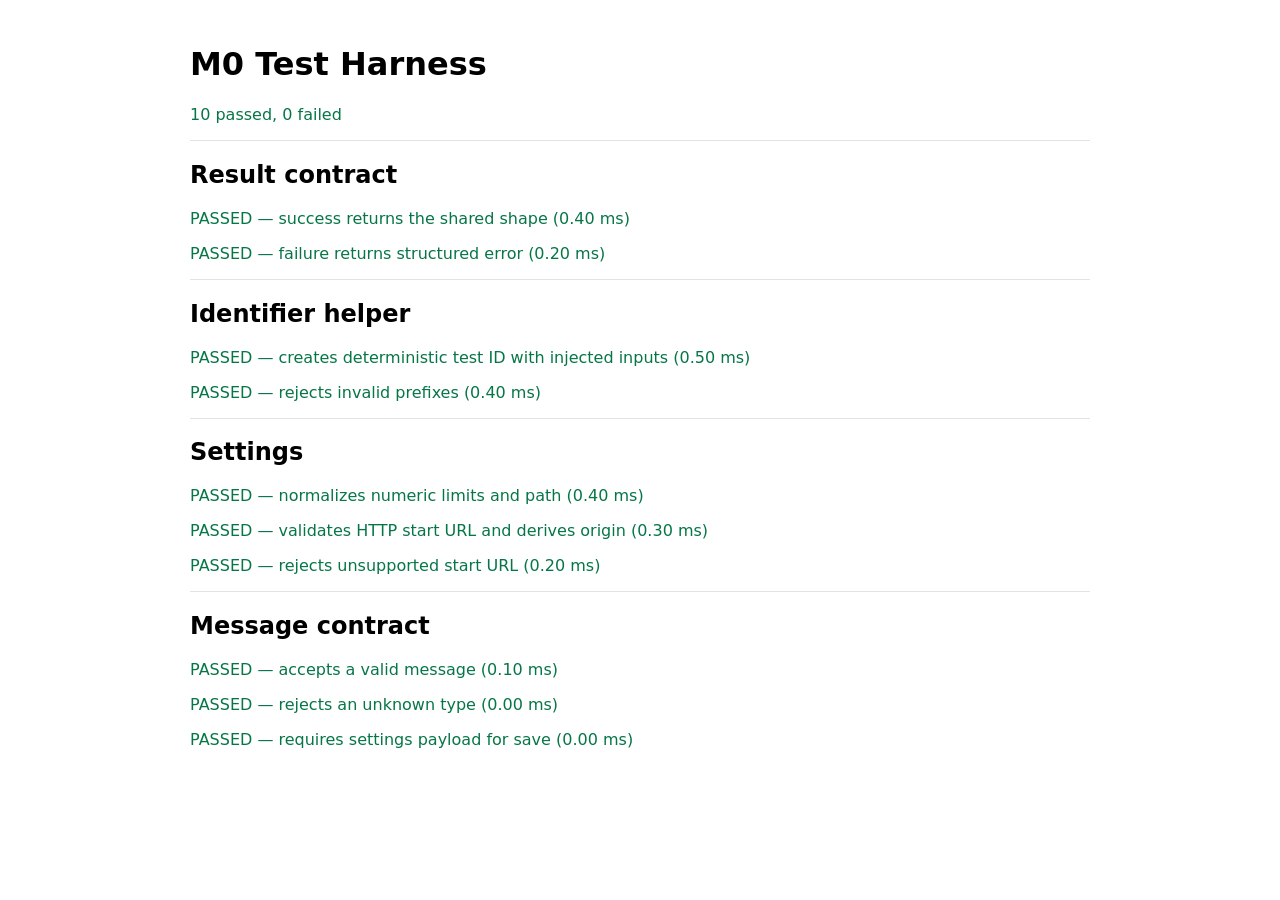
==== tests/index.html @ f9713abc "feat: complete M0 source foundation" ====
<!doctype html>
<html lang="en">
<head>
  <meta charset="utf-8">
  <meta name="viewport" content="width=device-width, initial-scale=1">
  <title>Site Text Archiver Tests</title>
  <style>
    body { font-family: system-ui, sans-serif; max-width: 900px; margin: 0 auto; padding: 24px; }
    section { border-top: 1px solid #aaa5; }
    .passed { color: #067647; }
    .failed { color: #b42318; }
  </style>
</head>
<body>
  <h1>M0 Test Harness</h1>
  <p id="summary">Waiting…</p>
  <div id="results"></div>
  <script type="module" src="unit/index.test.js"></script>
</body>
</html>
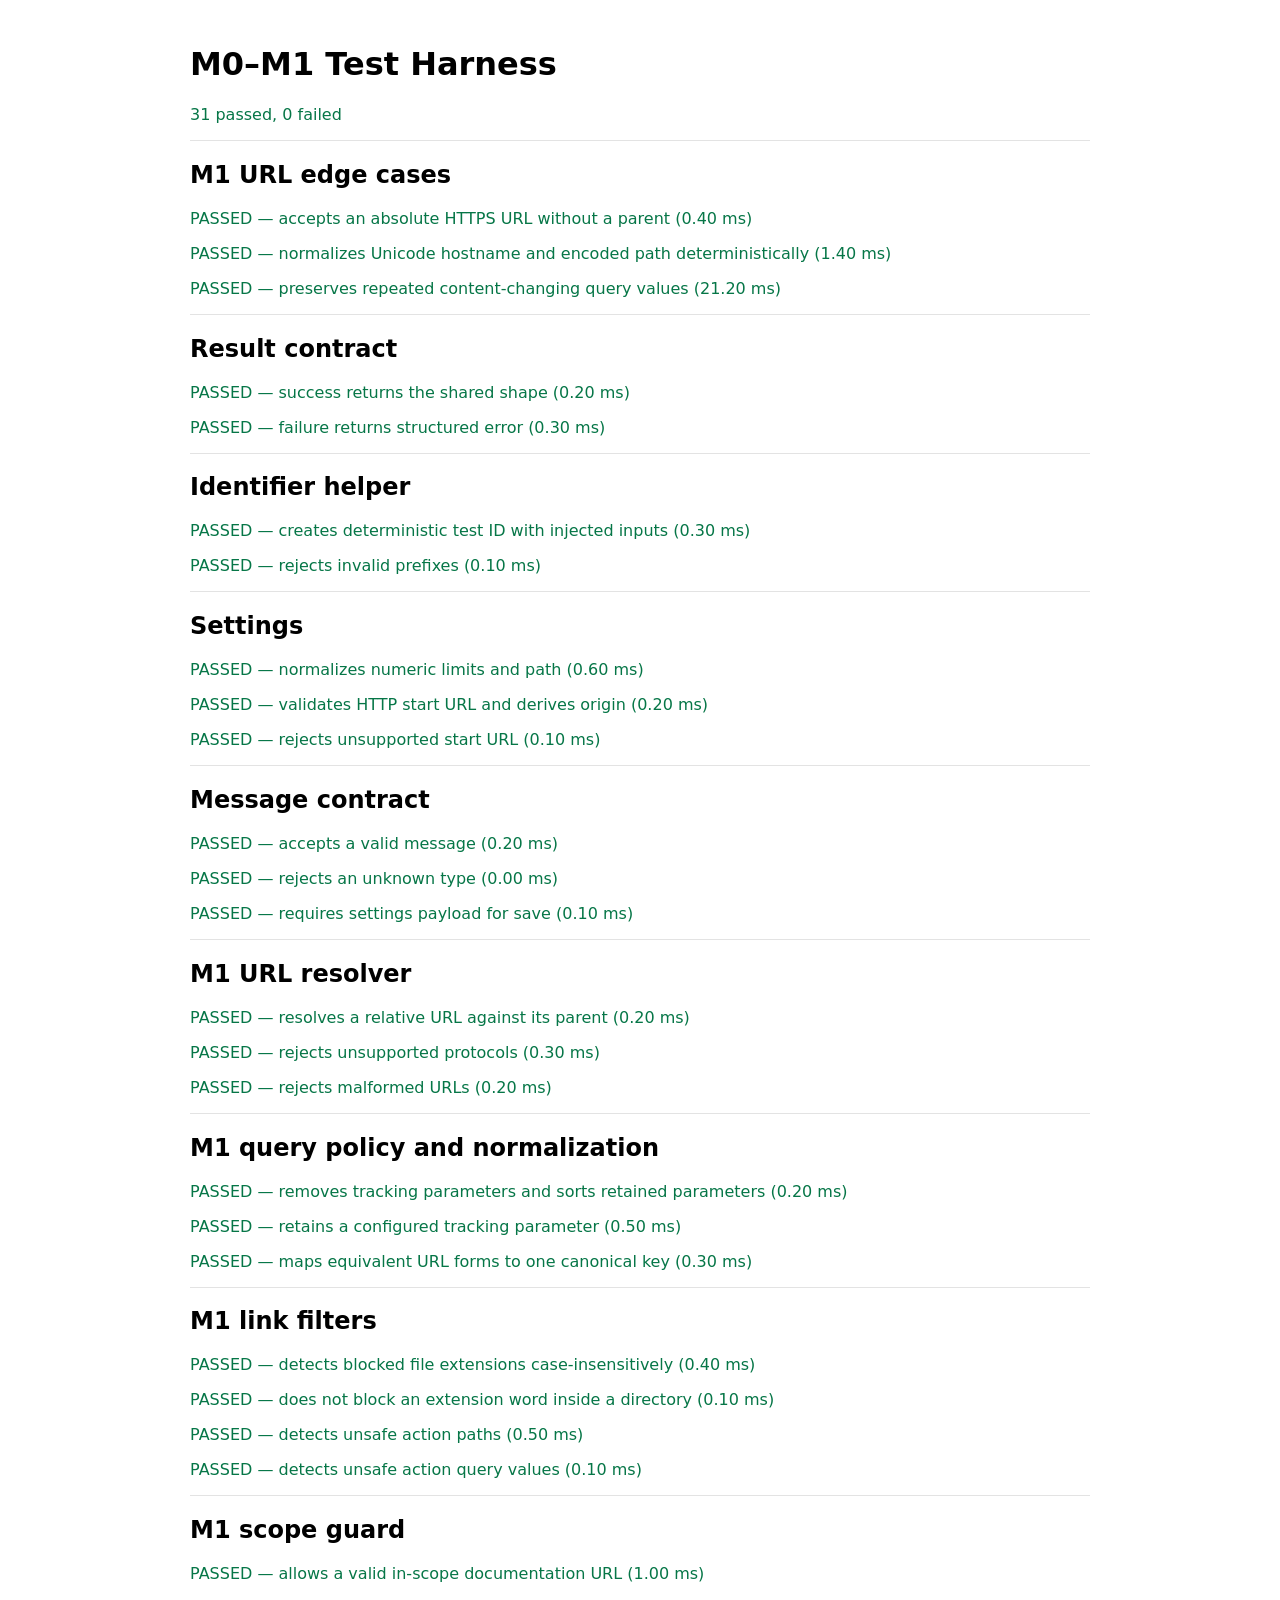
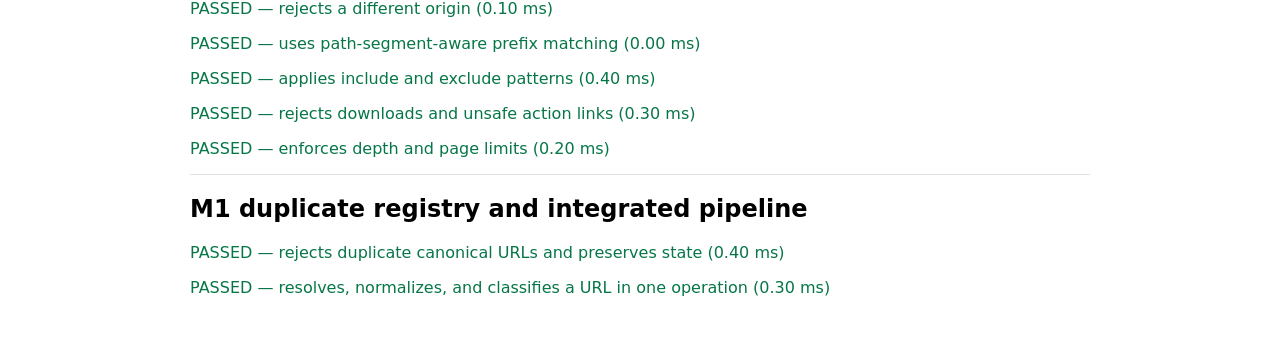
==== commit 7fb04634: "test(m1): load complete URL intelligence test suite" ====
--- a/tests/index.html
+++ b/tests/index.html
@@ -12,9 +12,10 @@
   </style>
 </head>
 <body>
-  <h1>M0 Test Harness</h1>
+  <h1>M0–M1 Test Harness</h1>
   <p id="summary">Waiting…</p>
   <div id="results"></div>
+  <script type="module" src="unit/m1-edge.test.js"></script>
   <script type="module" src="unit/index.test.js"></script>
 </body>
 </html>
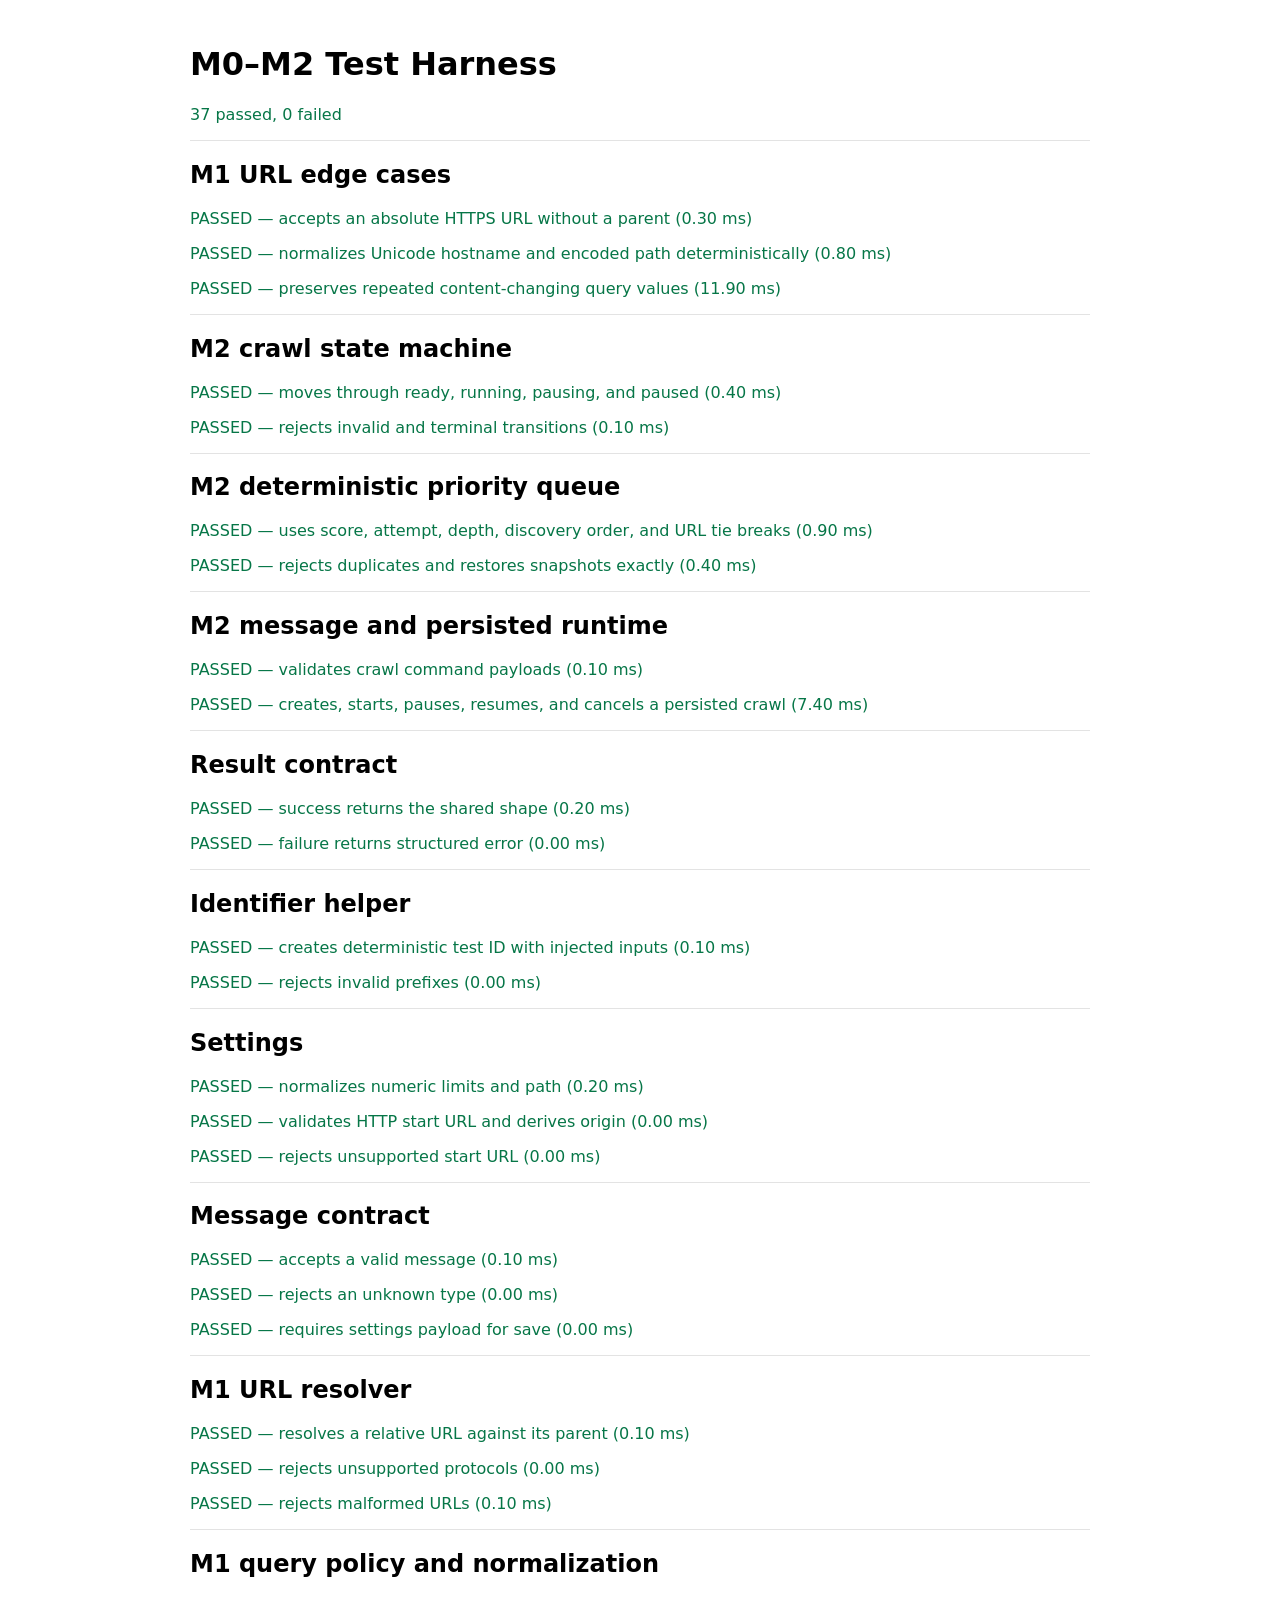
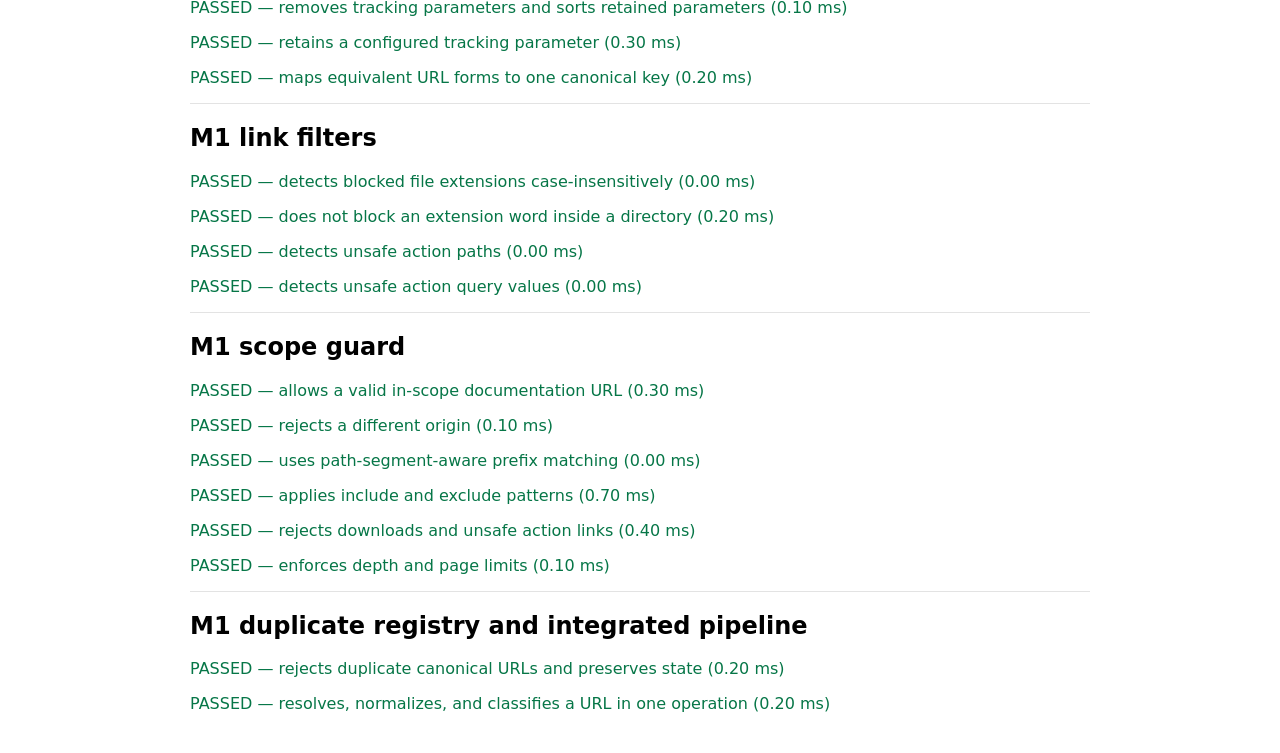
==== commit d5c1ed6f: "test: include M2 browser test suite" ====
--- a/tests/index.html
+++ b/tests/index.html
@@ -12,10 +12,11 @@
   </style>
 </head>
 <body>
-  <h1>M0–M1 Test Harness</h1>
+  <h1>M0–M2 Test Harness</h1>
   <p id="summary">Waiting…</p>
   <div id="results"></div>
   <script type="module" src="unit/m1-edge.test.js"></script>
+  <script type="module" src="unit/m2.test.js"></script>
   <script type="module" src="unit/index.test.js"></script>
 </body>
 </html>
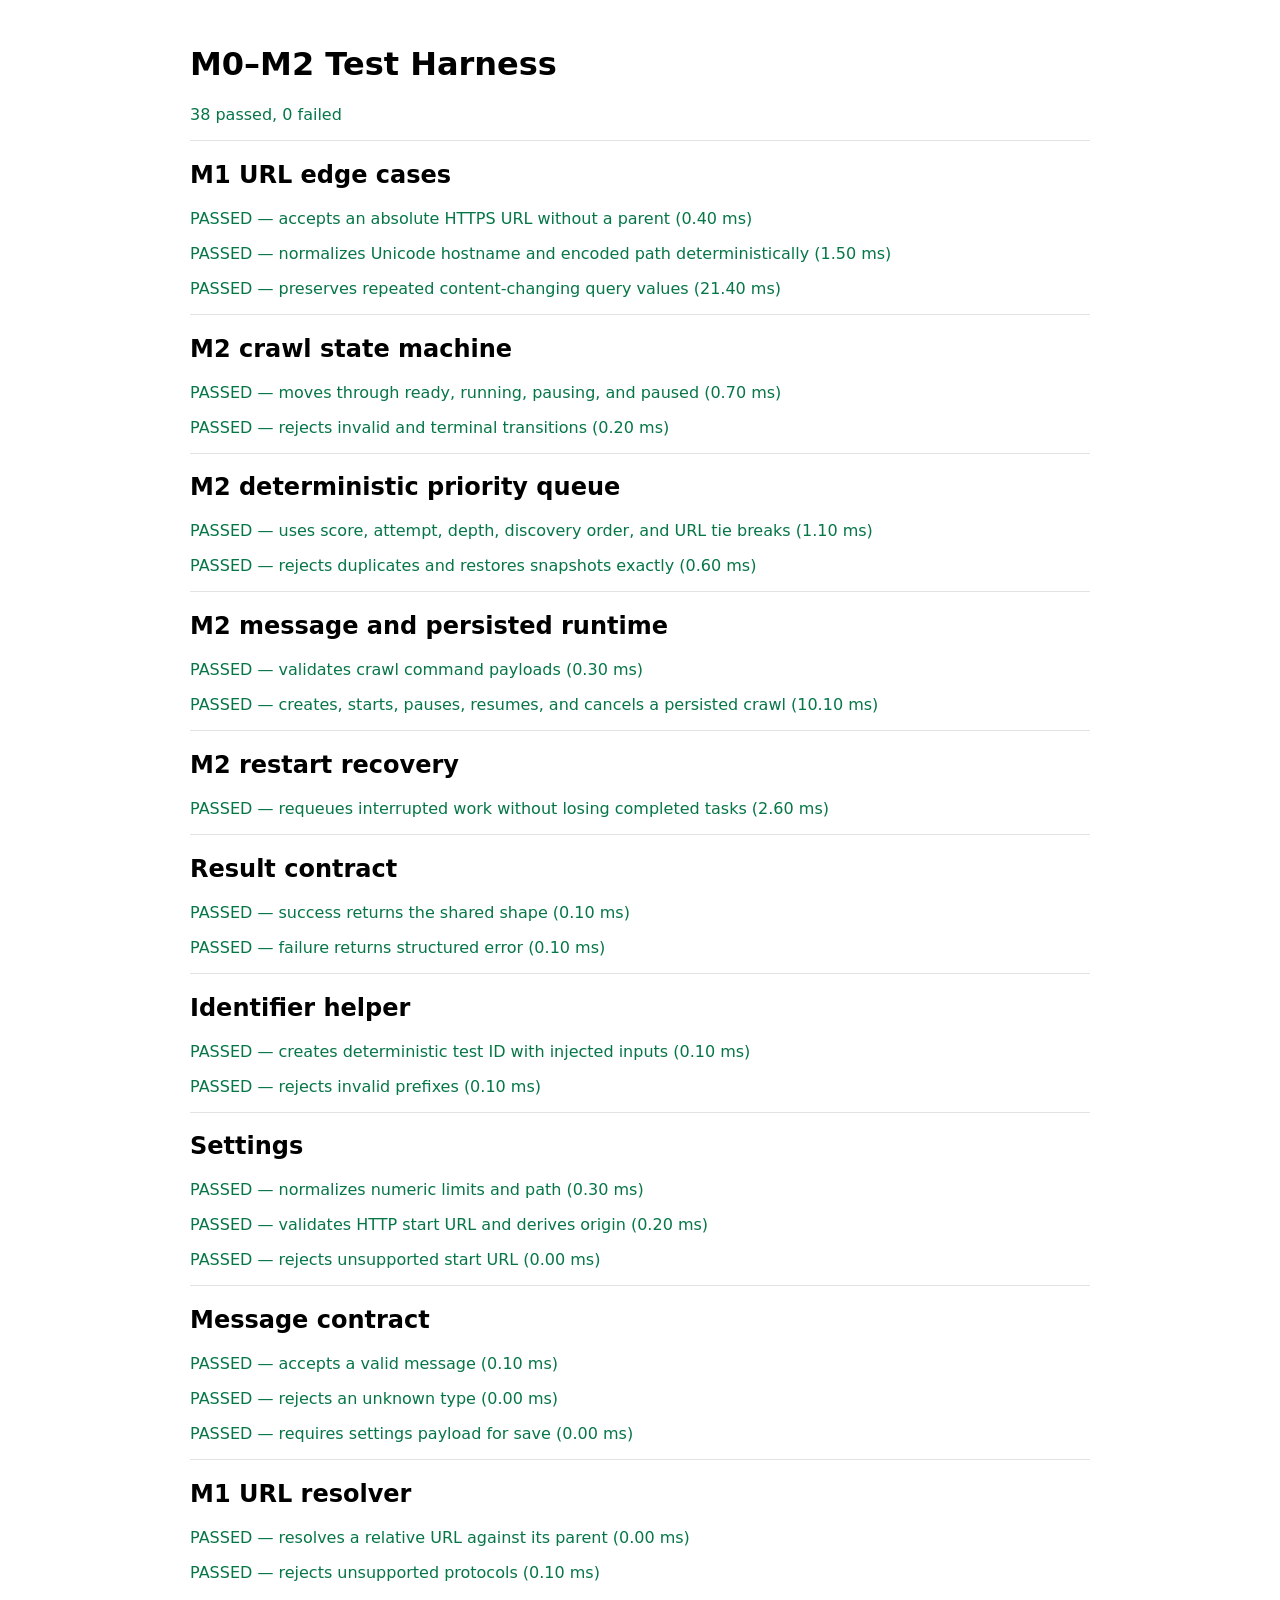
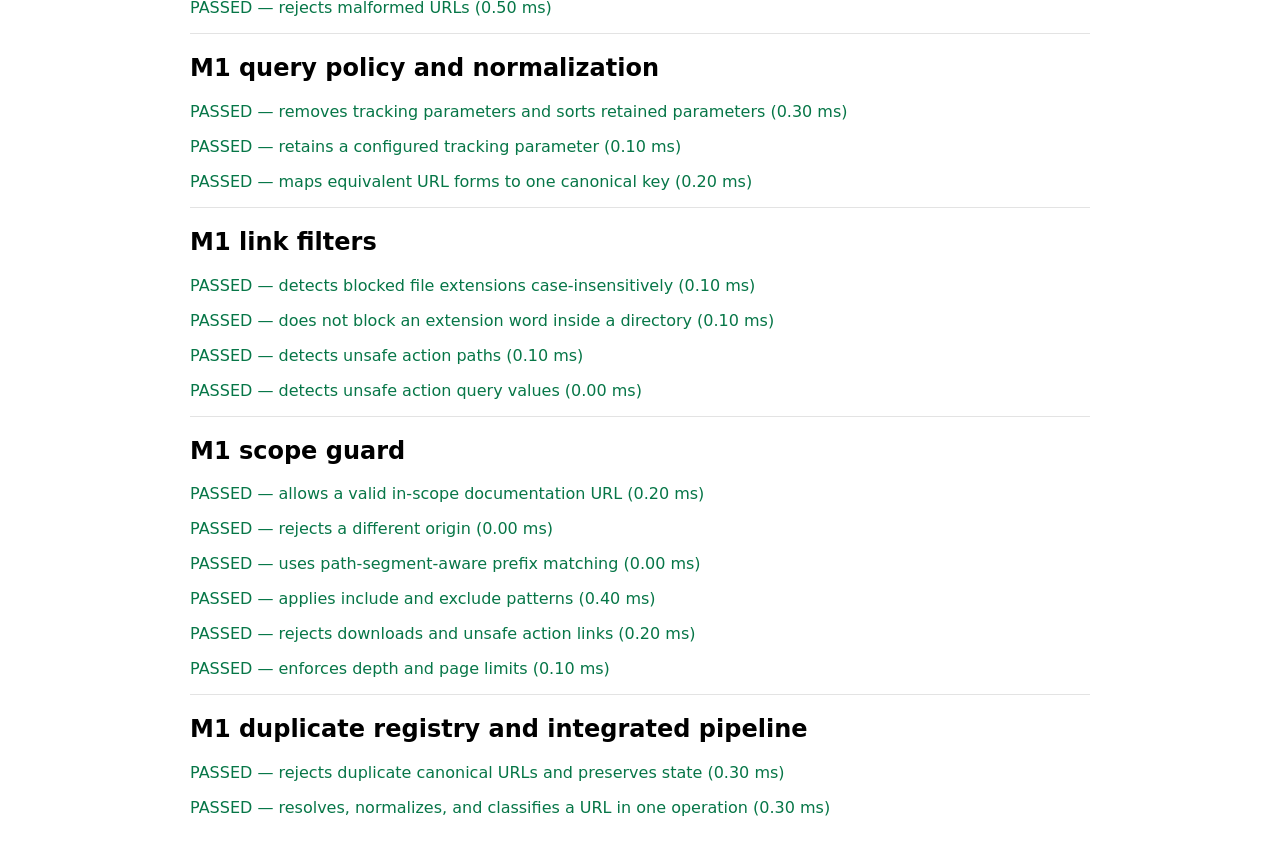
==== commit ba3c500e: "test: include M2 restart recovery suite" ====
--- a/tests/index.html
+++ b/tests/index.html
@@ -17,6 +17,7 @@
   <div id="results"></div>
   <script type="module" src="unit/m1-edge.test.js"></script>
   <script type="module" src="unit/m2.test.js"></script>
+  <script type="module" src="unit/m2-recovery.test.js"></script>
   <script type="module" src="unit/index.test.js"></script>
 </body>
 </html>
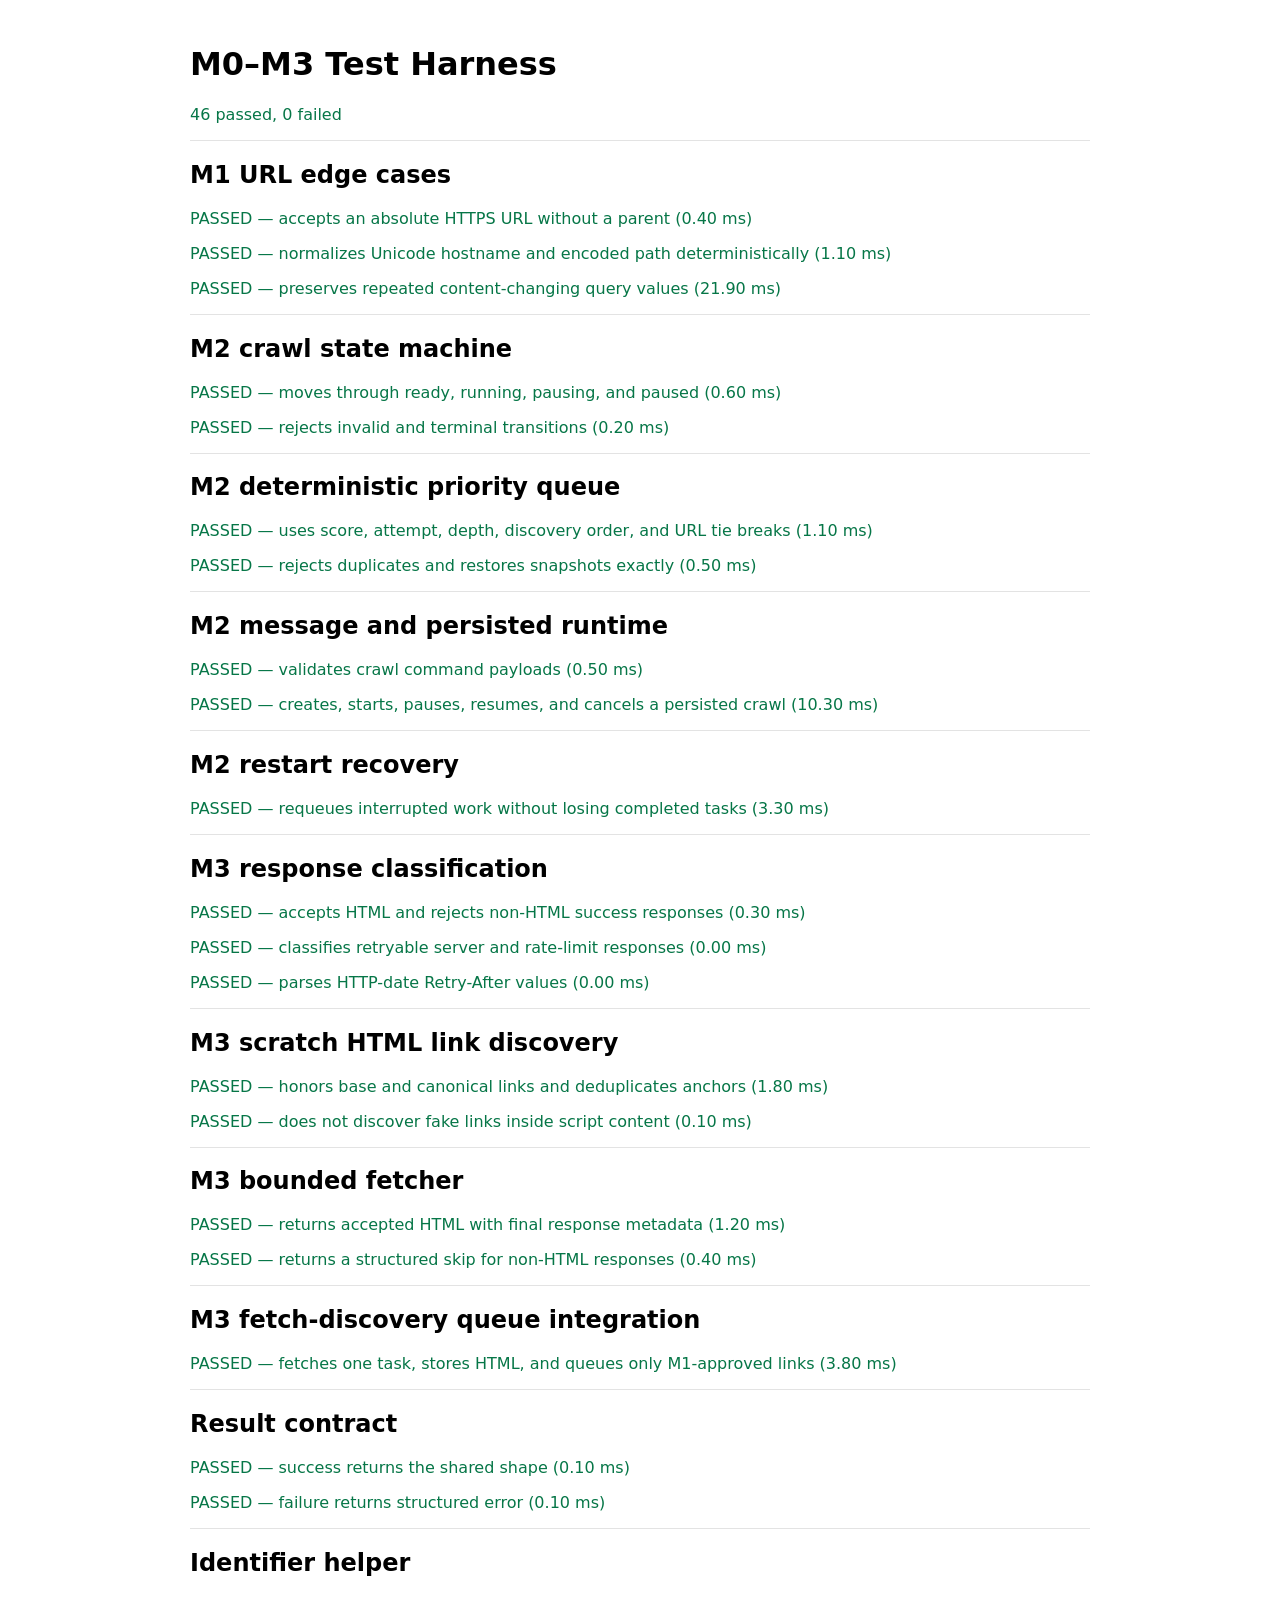
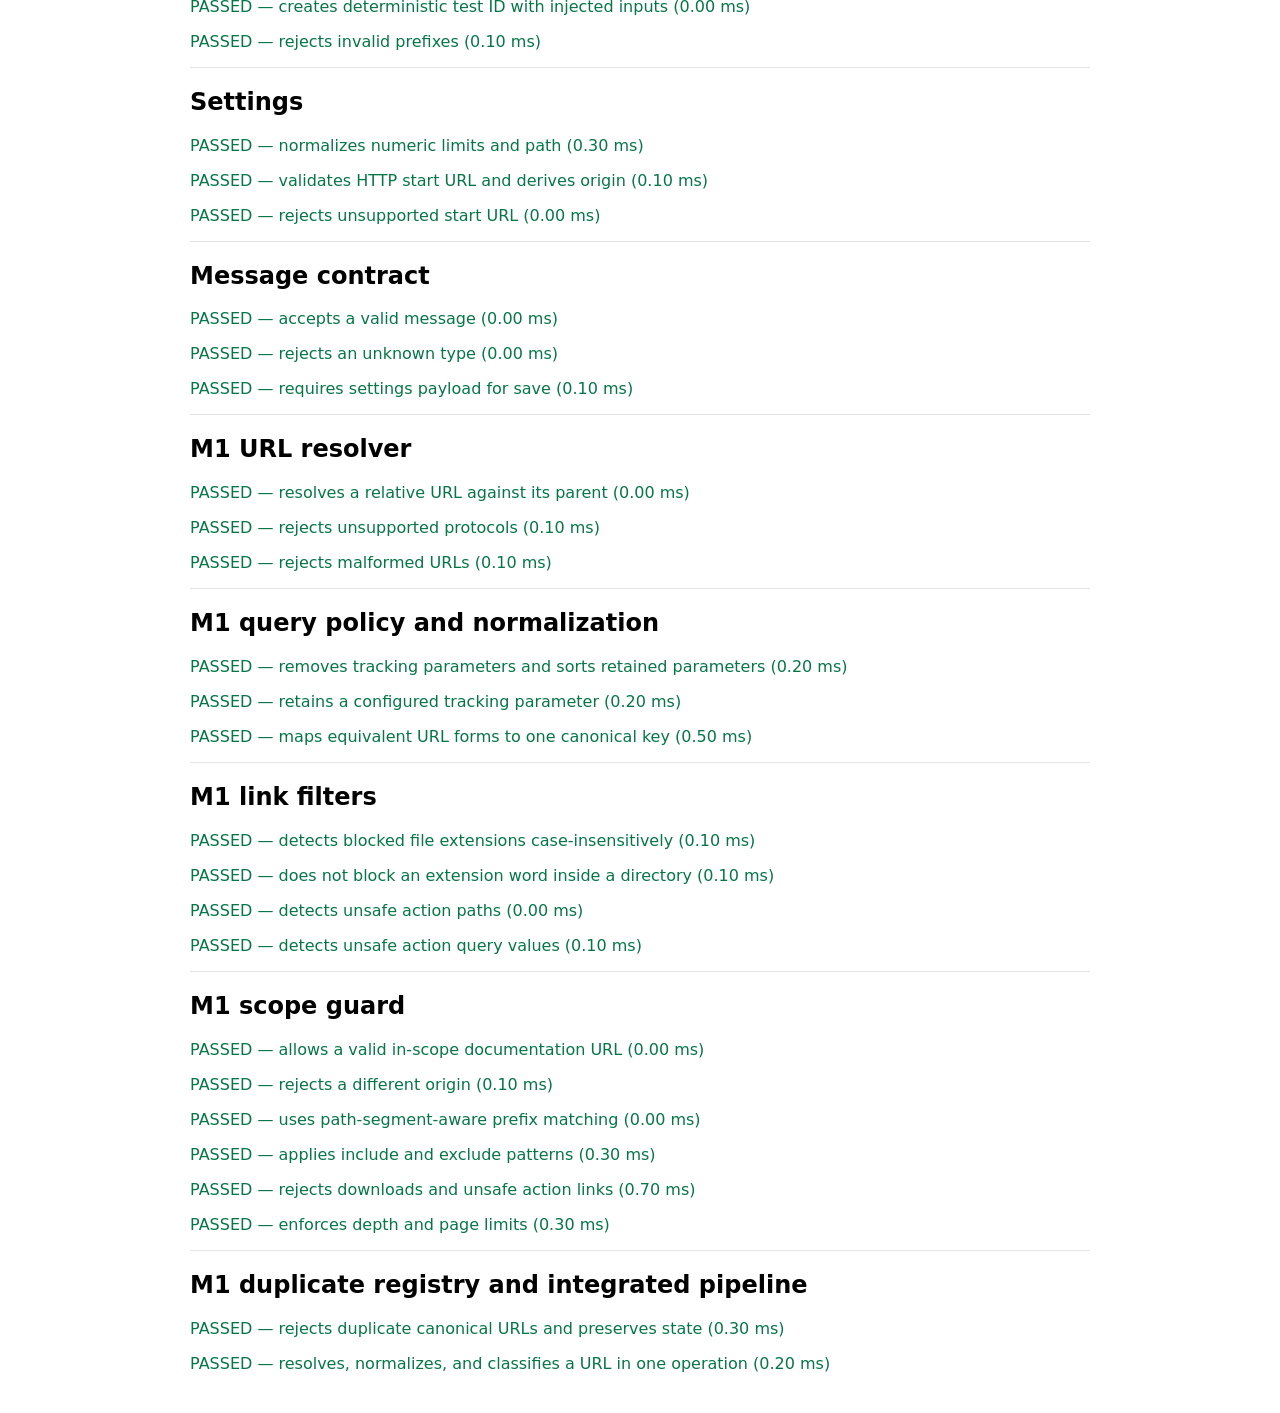
==== commit c19d67d7: "test: include M3 suite in browser harness" ====
--- a/tests/index.html
+++ b/tests/index.html
@@ -12,12 +12,13 @@
   </style>
 </head>
 <body>
-  <h1>M0–M2 Test Harness</h1>
+  <h1>M0–M3 Test Harness</h1>
   <p id="summary">Waiting…</p>
   <div id="results"></div>
   <script type="module" src="unit/m1-edge.test.js"></script>
   <script type="module" src="unit/m2.test.js"></script>
   <script type="module" src="unit/m2-recovery.test.js"></script>
+  <script type="module" src="unit/m3.test.js"></script>
   <script type="module" src="unit/index.test.js"></script>
 </body>
 </html>
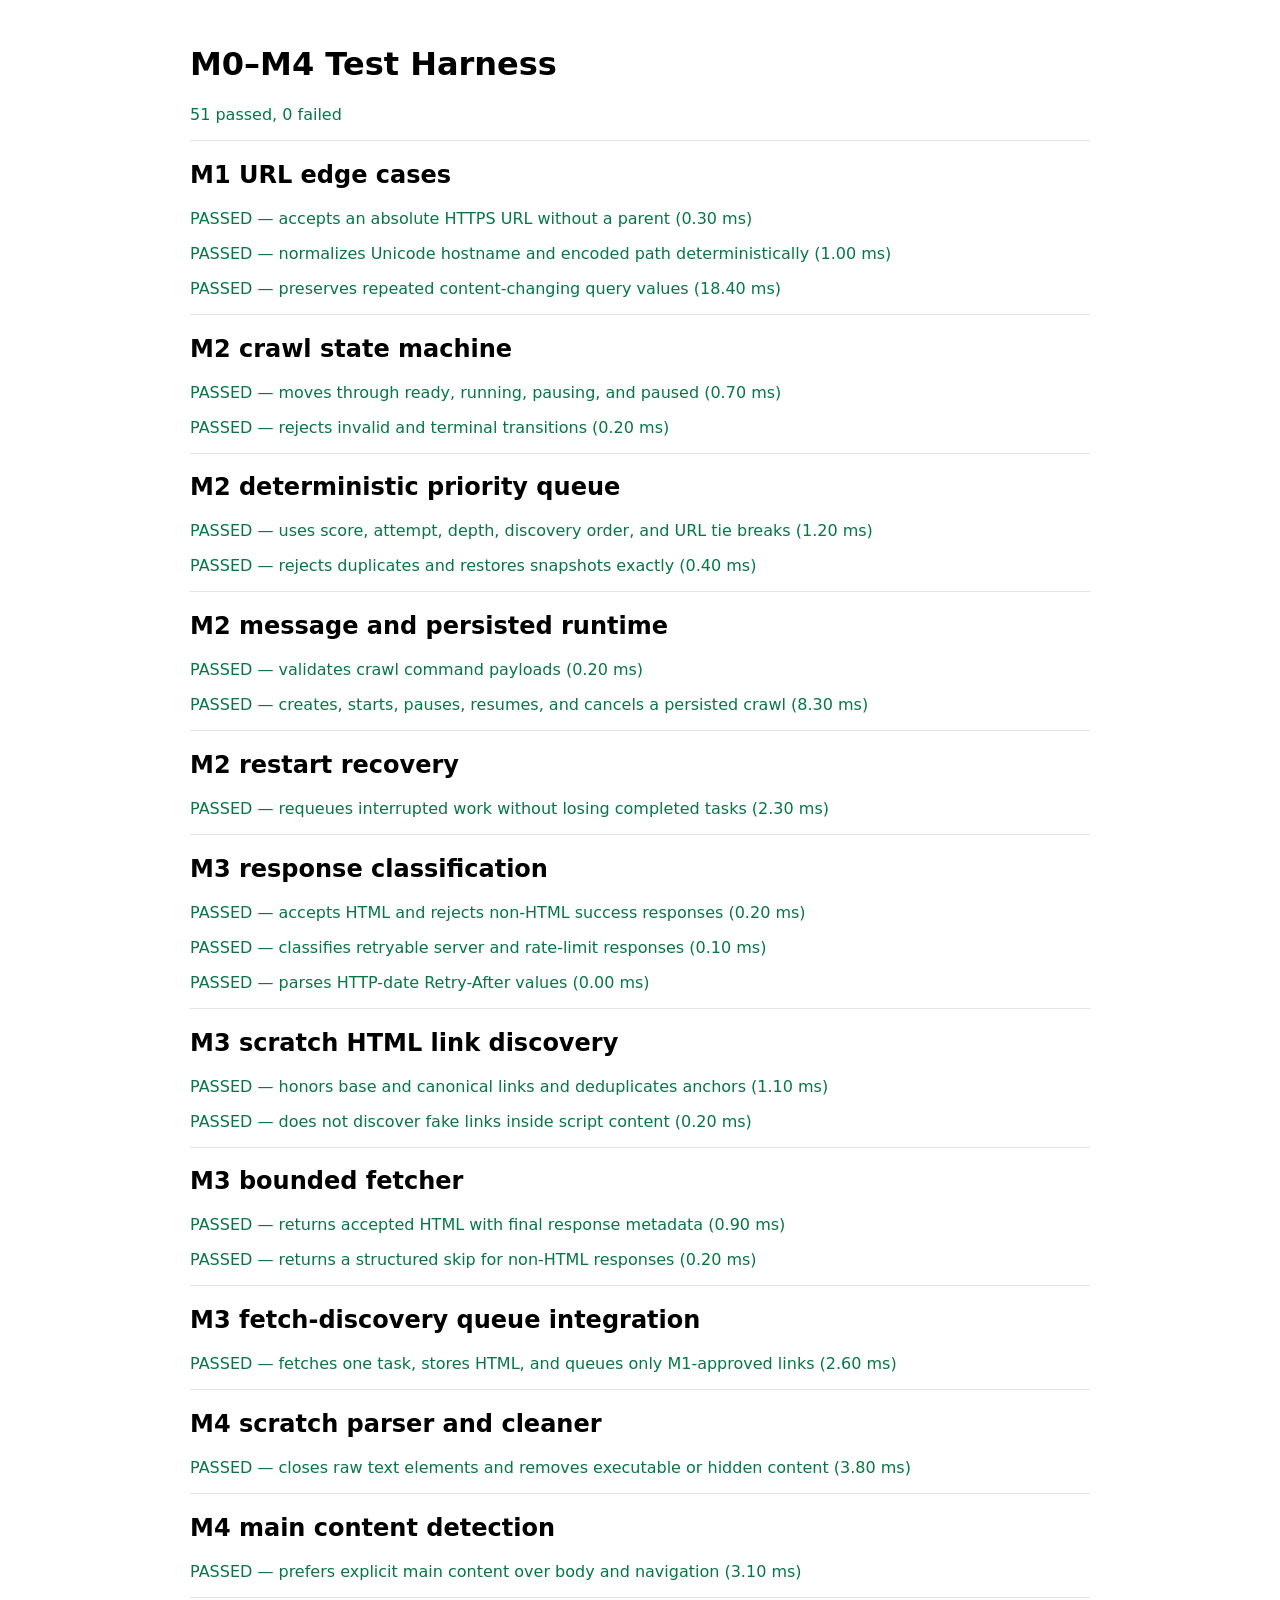
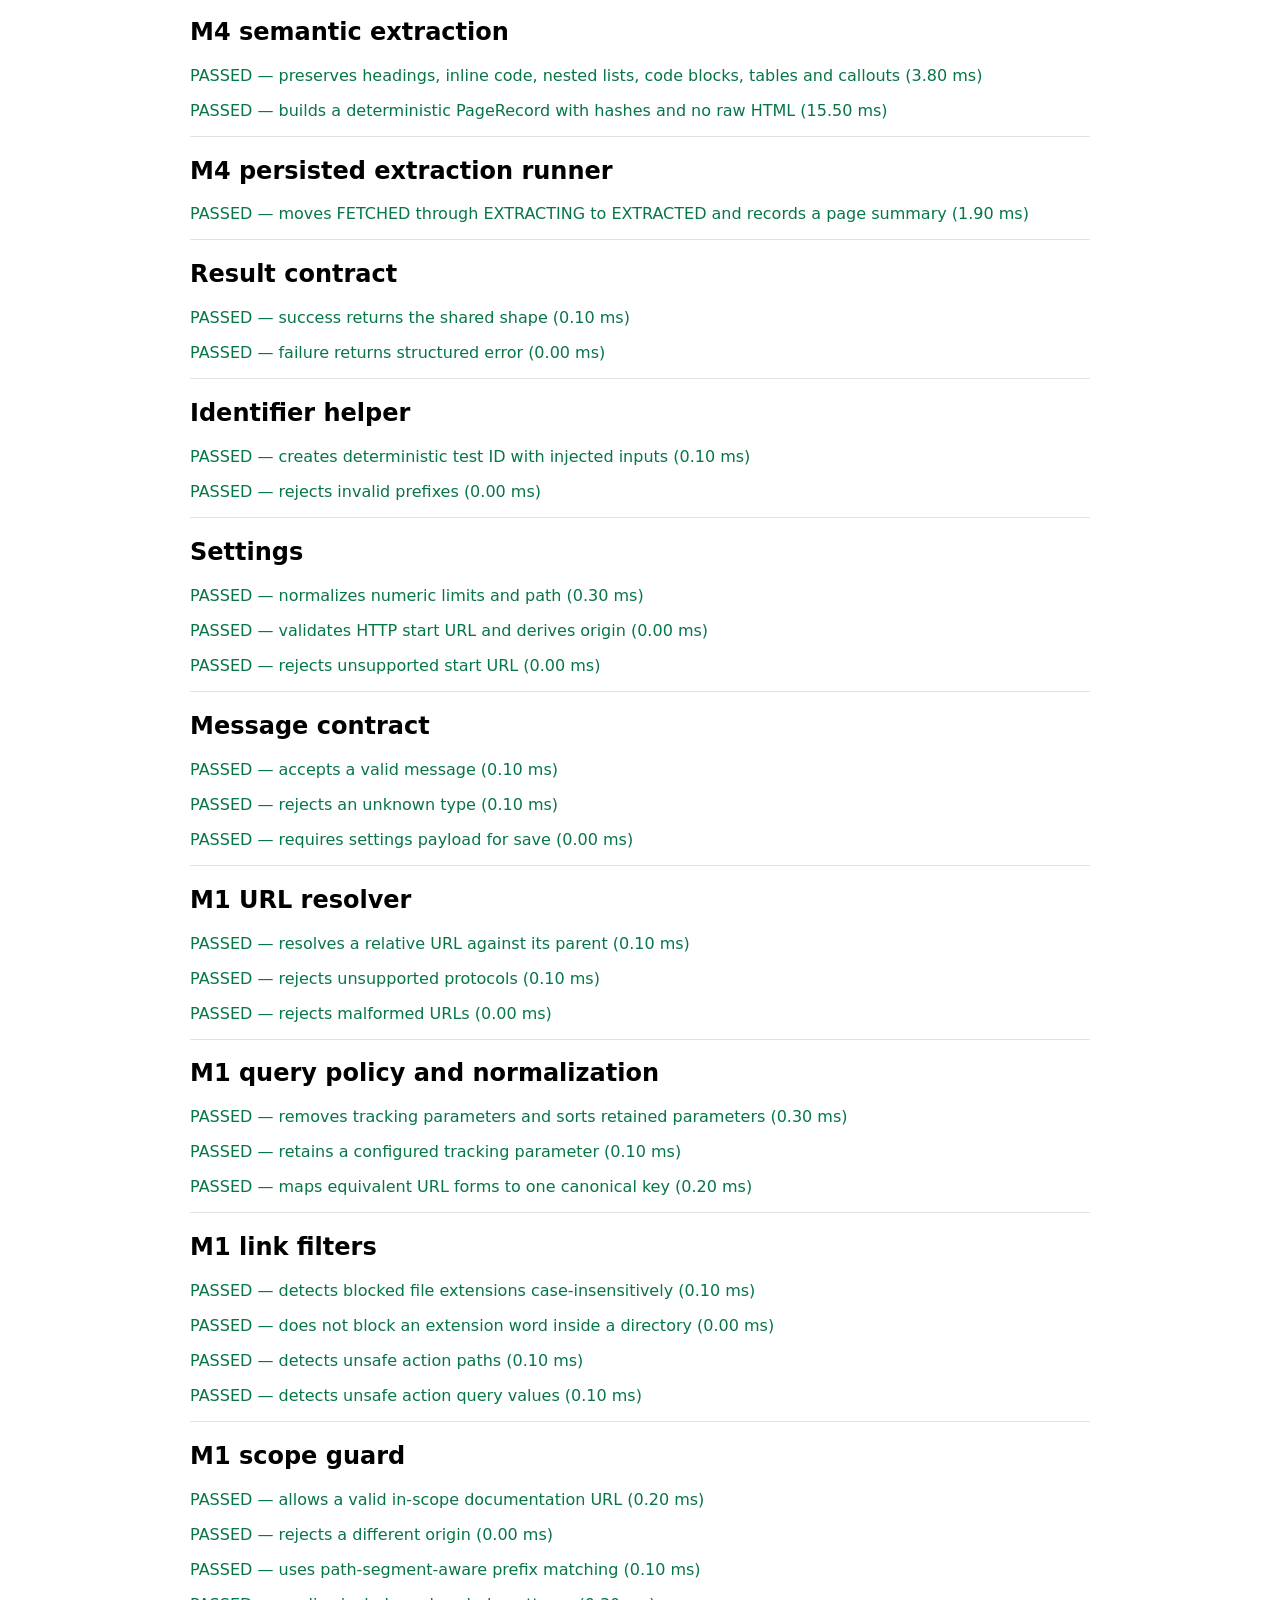
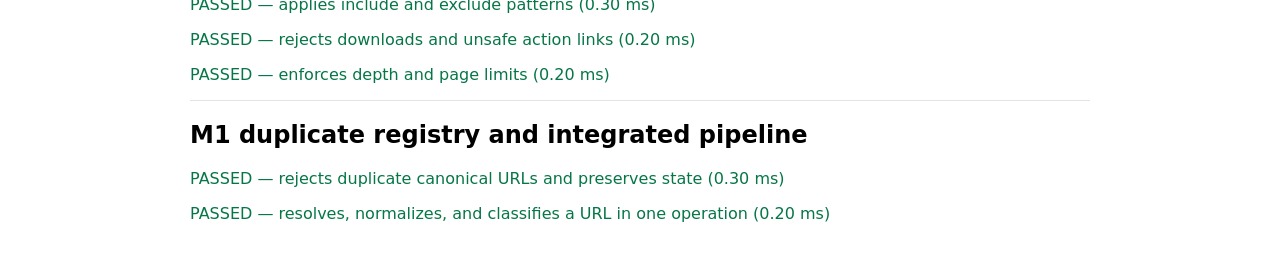
==== commit add04247: "test: include M4 regression suite" ====
--- a/tests/index.html
+++ b/tests/index.html
@@ -12,13 +12,14 @@
   </style>
 </head>
 <body>
-  <h1>M0–M3 Test Harness</h1>
+  <h1>M0–M4 Test Harness</h1>
   <p id="summary">Waiting…</p>
   <div id="results"></div>
   <script type="module" src="unit/m1-edge.test.js"></script>
   <script type="module" src="unit/m2.test.js"></script>
   <script type="module" src="unit/m2-recovery.test.js"></script>
   <script type="module" src="unit/m3.test.js"></script>
+  <script type="module" src="unit/m4.test.js"></script>
   <script type="module" src="unit/index.test.js"></script>
 </body>
 </html>
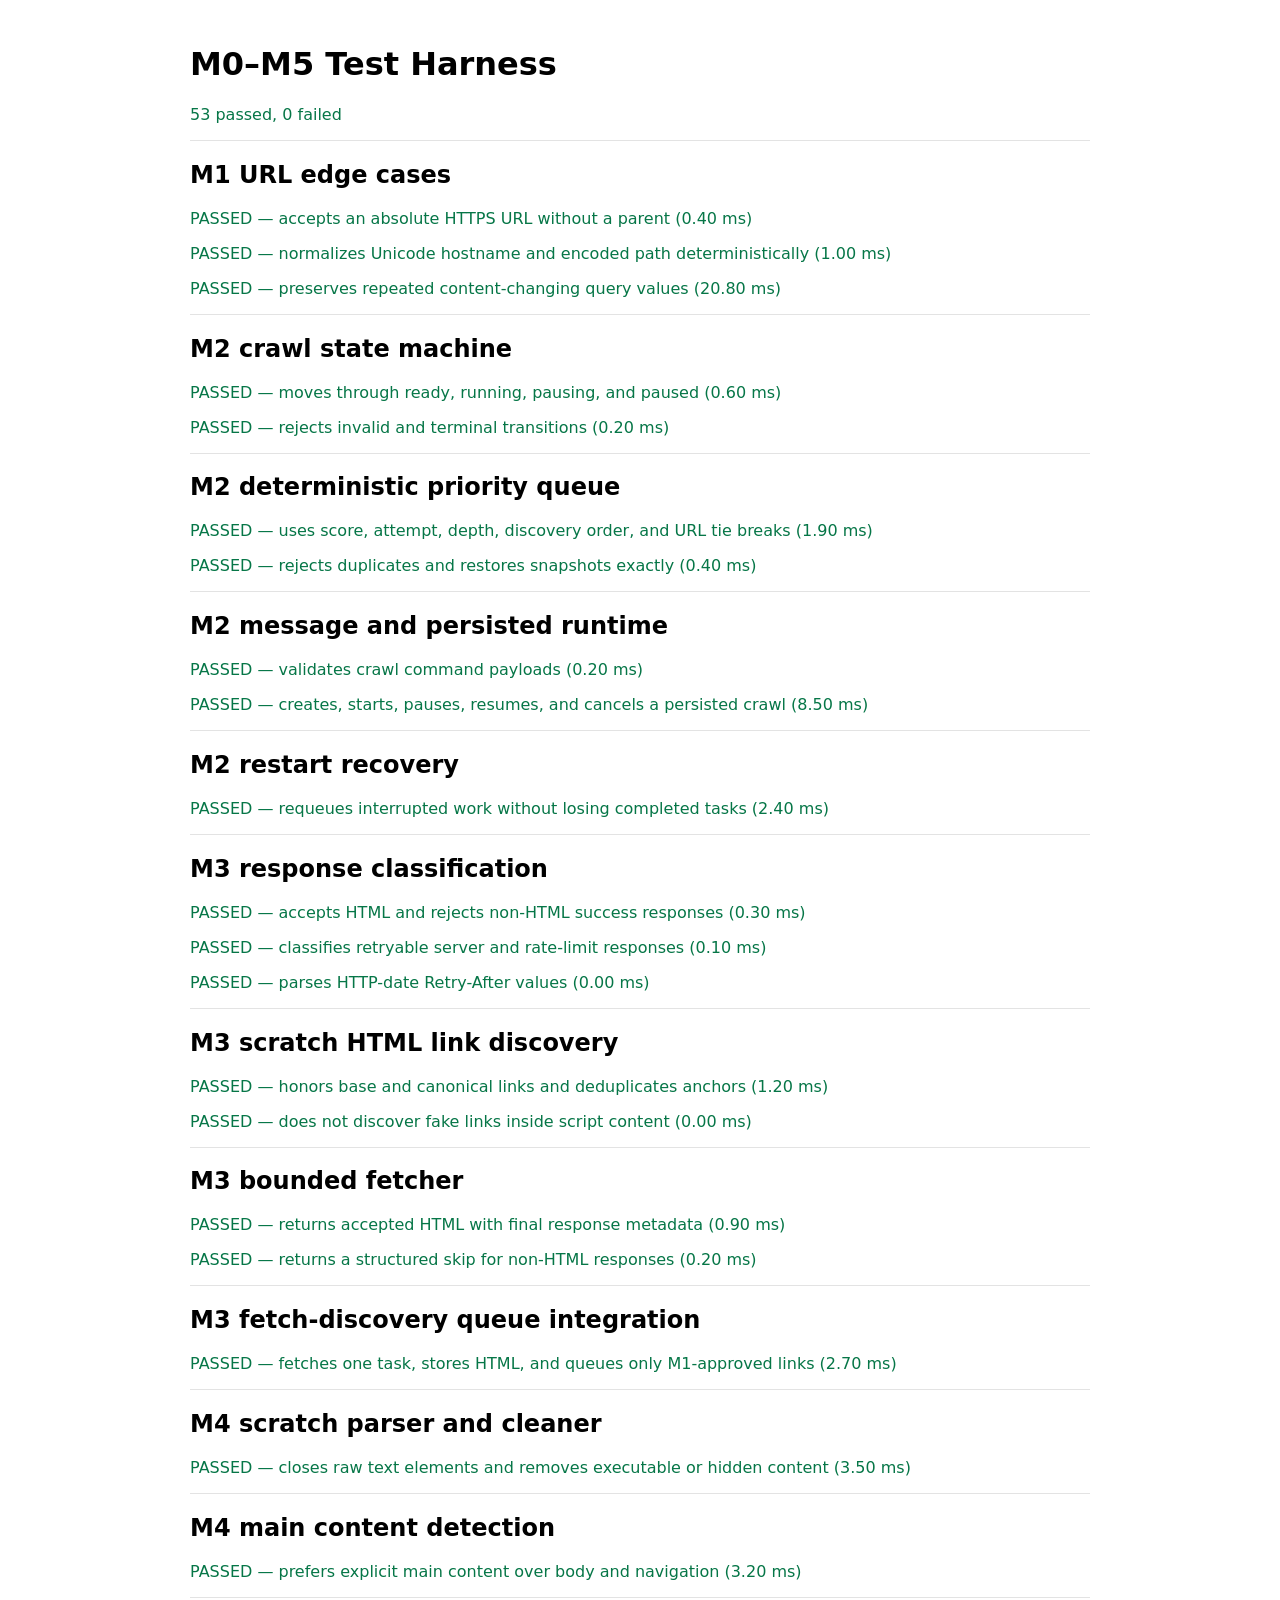
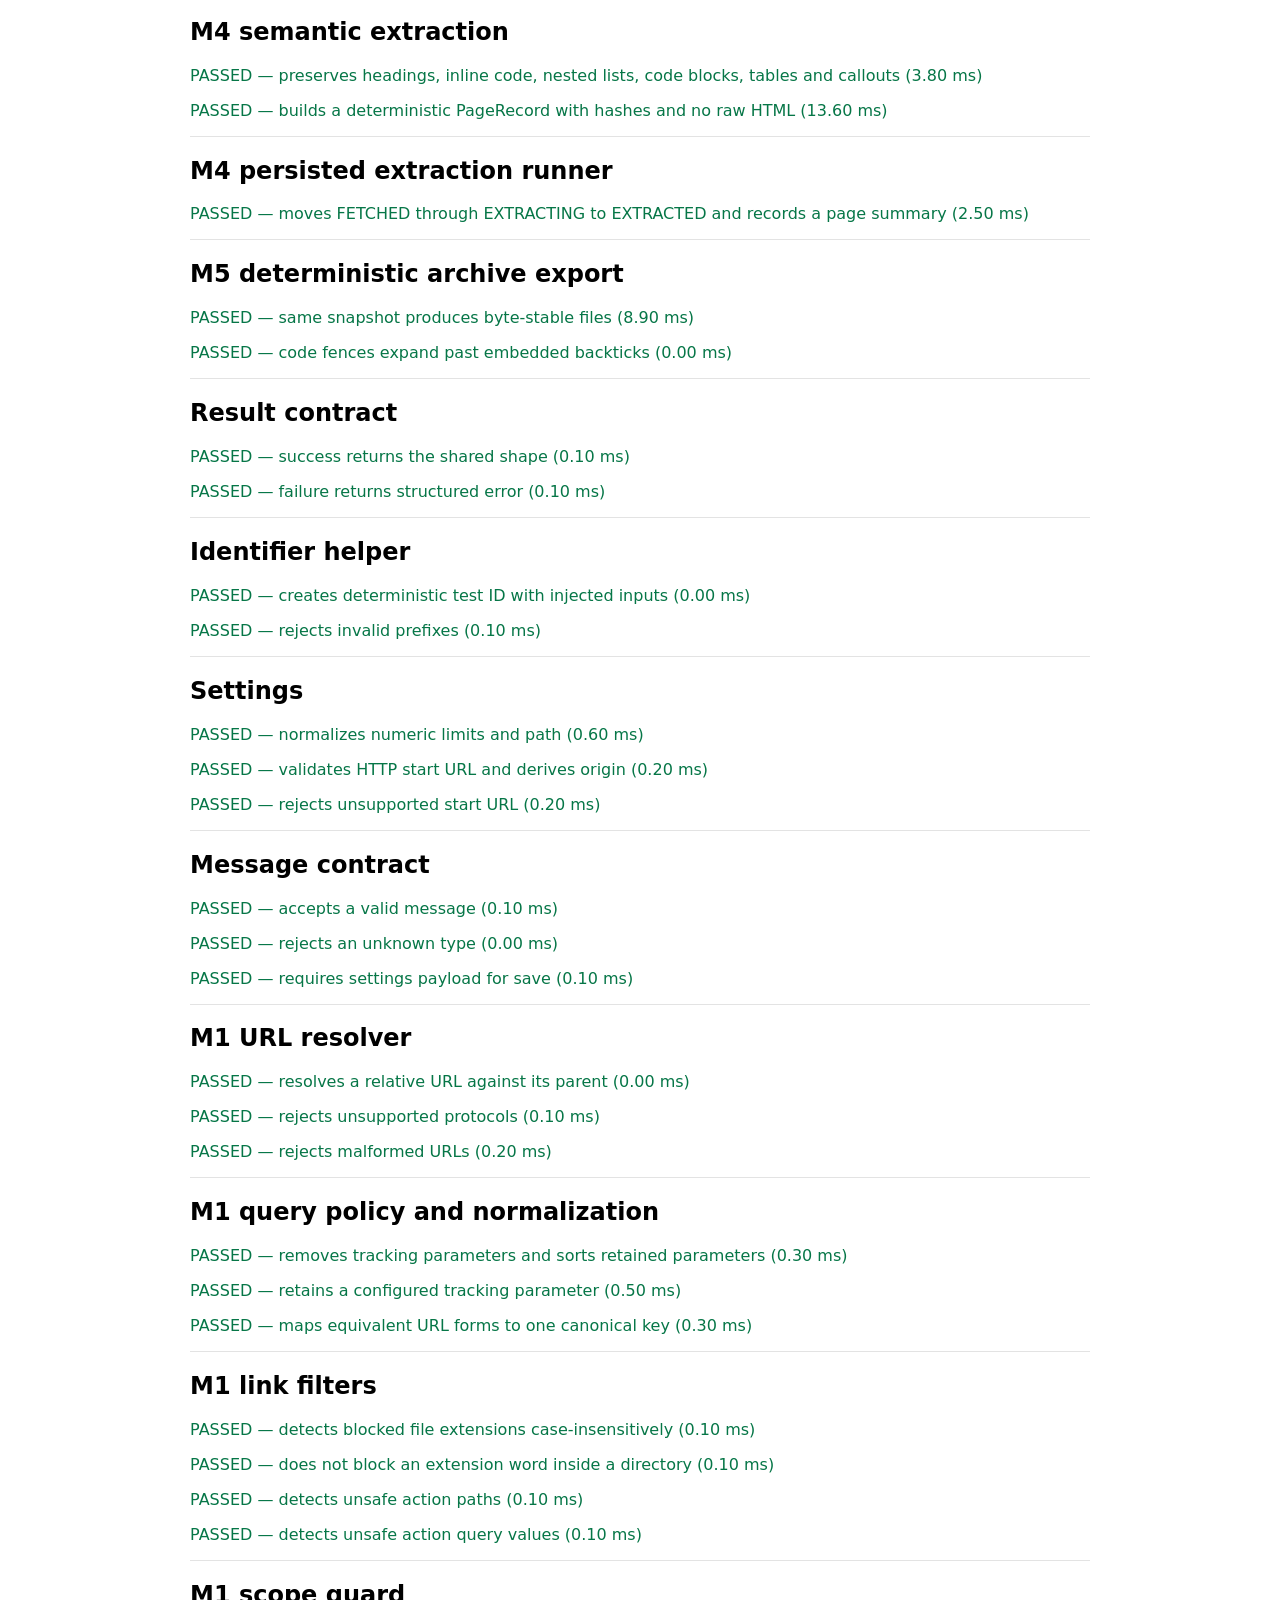
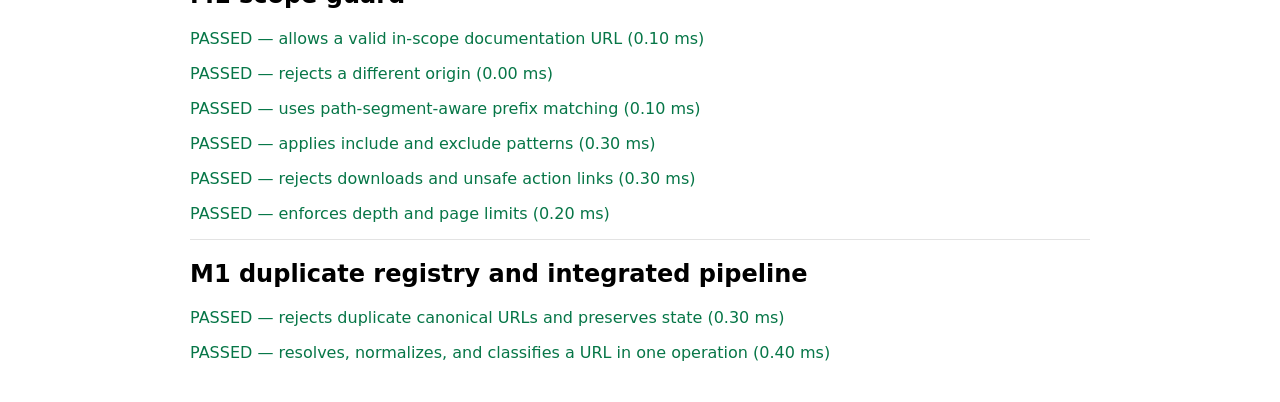
==== commit 55e2c5bc: "test: include M5 export suite" ====
--- a/tests/index.html
+++ b/tests/index.html
@@ -12,7 +12,7 @@
   </style>
 </head>
 <body>
-  <h1>M0–M4 Test Harness</h1>
+  <h1>M0–M5 Test Harness</h1>
   <p id="summary">Waiting…</p>
   <div id="results"></div>
   <script type="module" src="unit/m1-edge.test.js"></script>
@@ -20,6 +20,7 @@
   <script type="module" src="unit/m2-recovery.test.js"></script>
   <script type="module" src="unit/m3.test.js"></script>
   <script type="module" src="unit/m4.test.js"></script>
+  <script type="module" src="unit/m5.test.js"></script>
   <script type="module" src="unit/index.test.js"></script>
 </body>
 </html>
